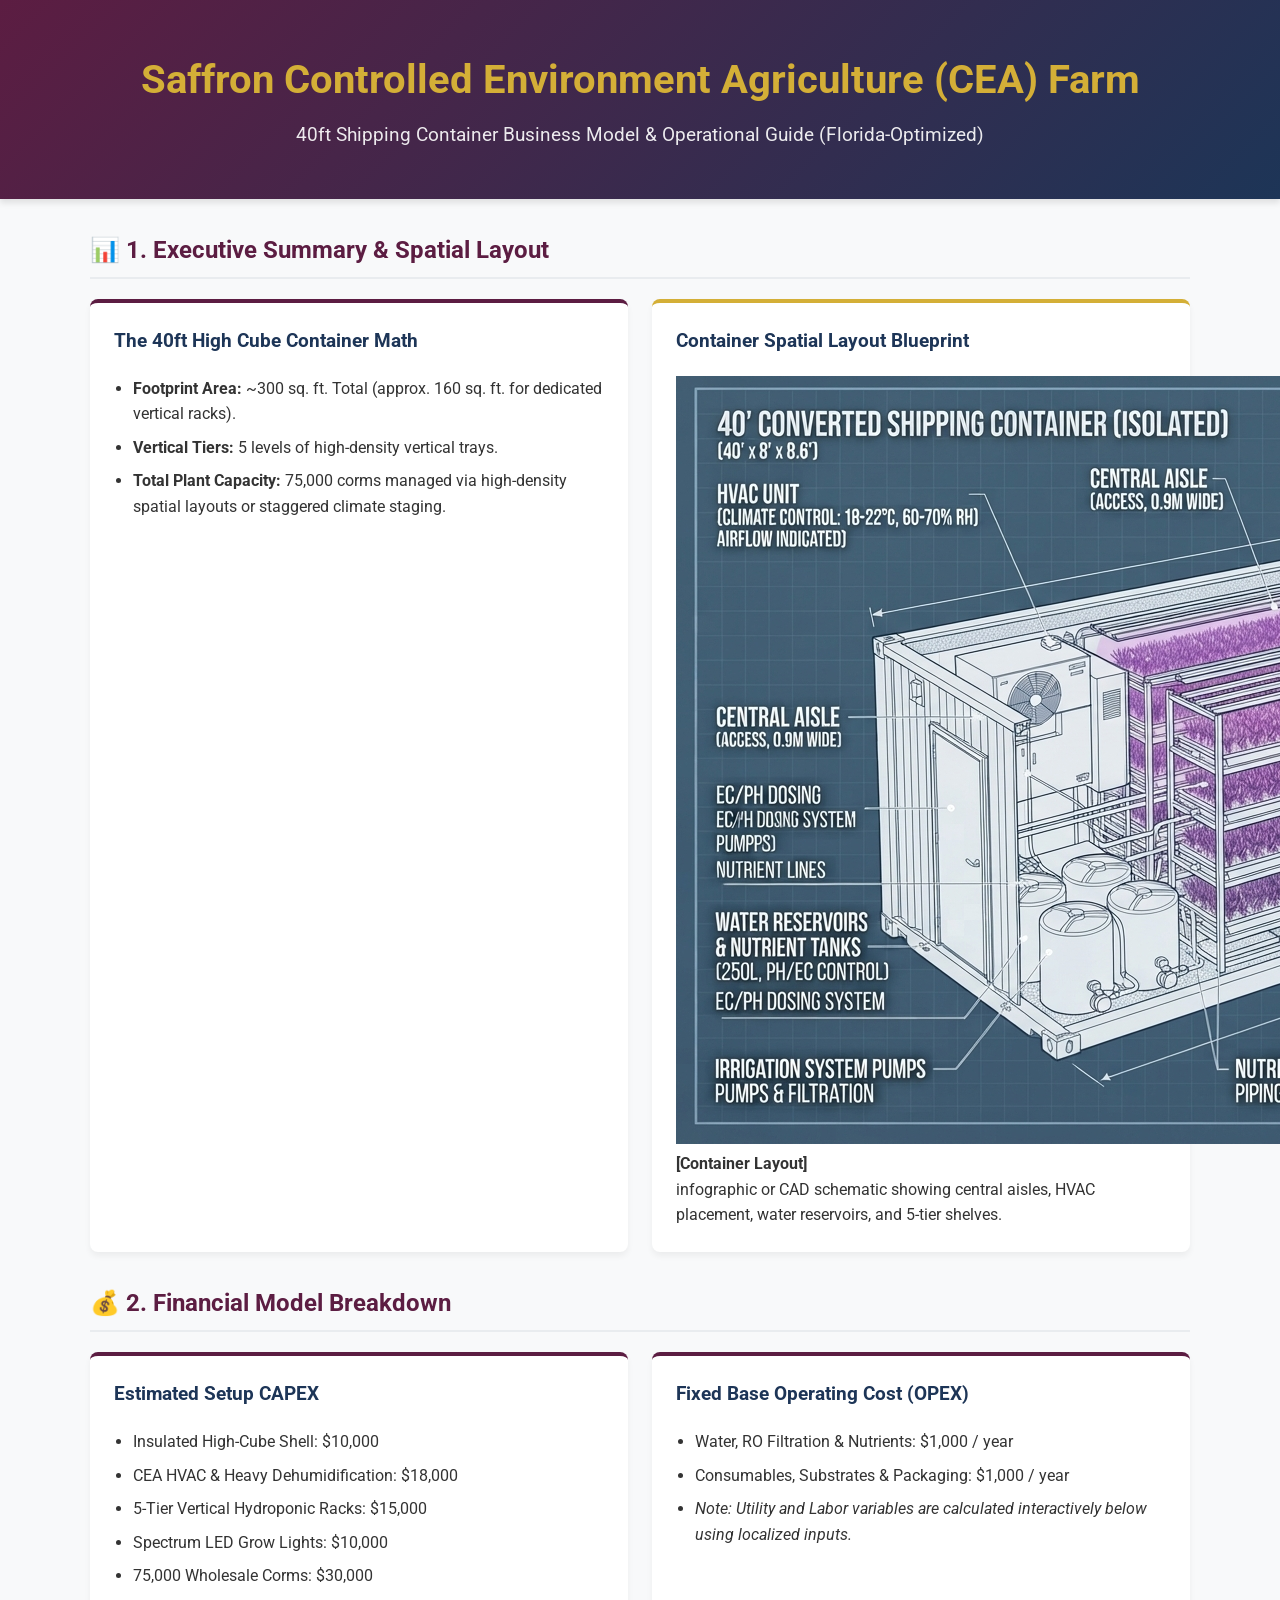
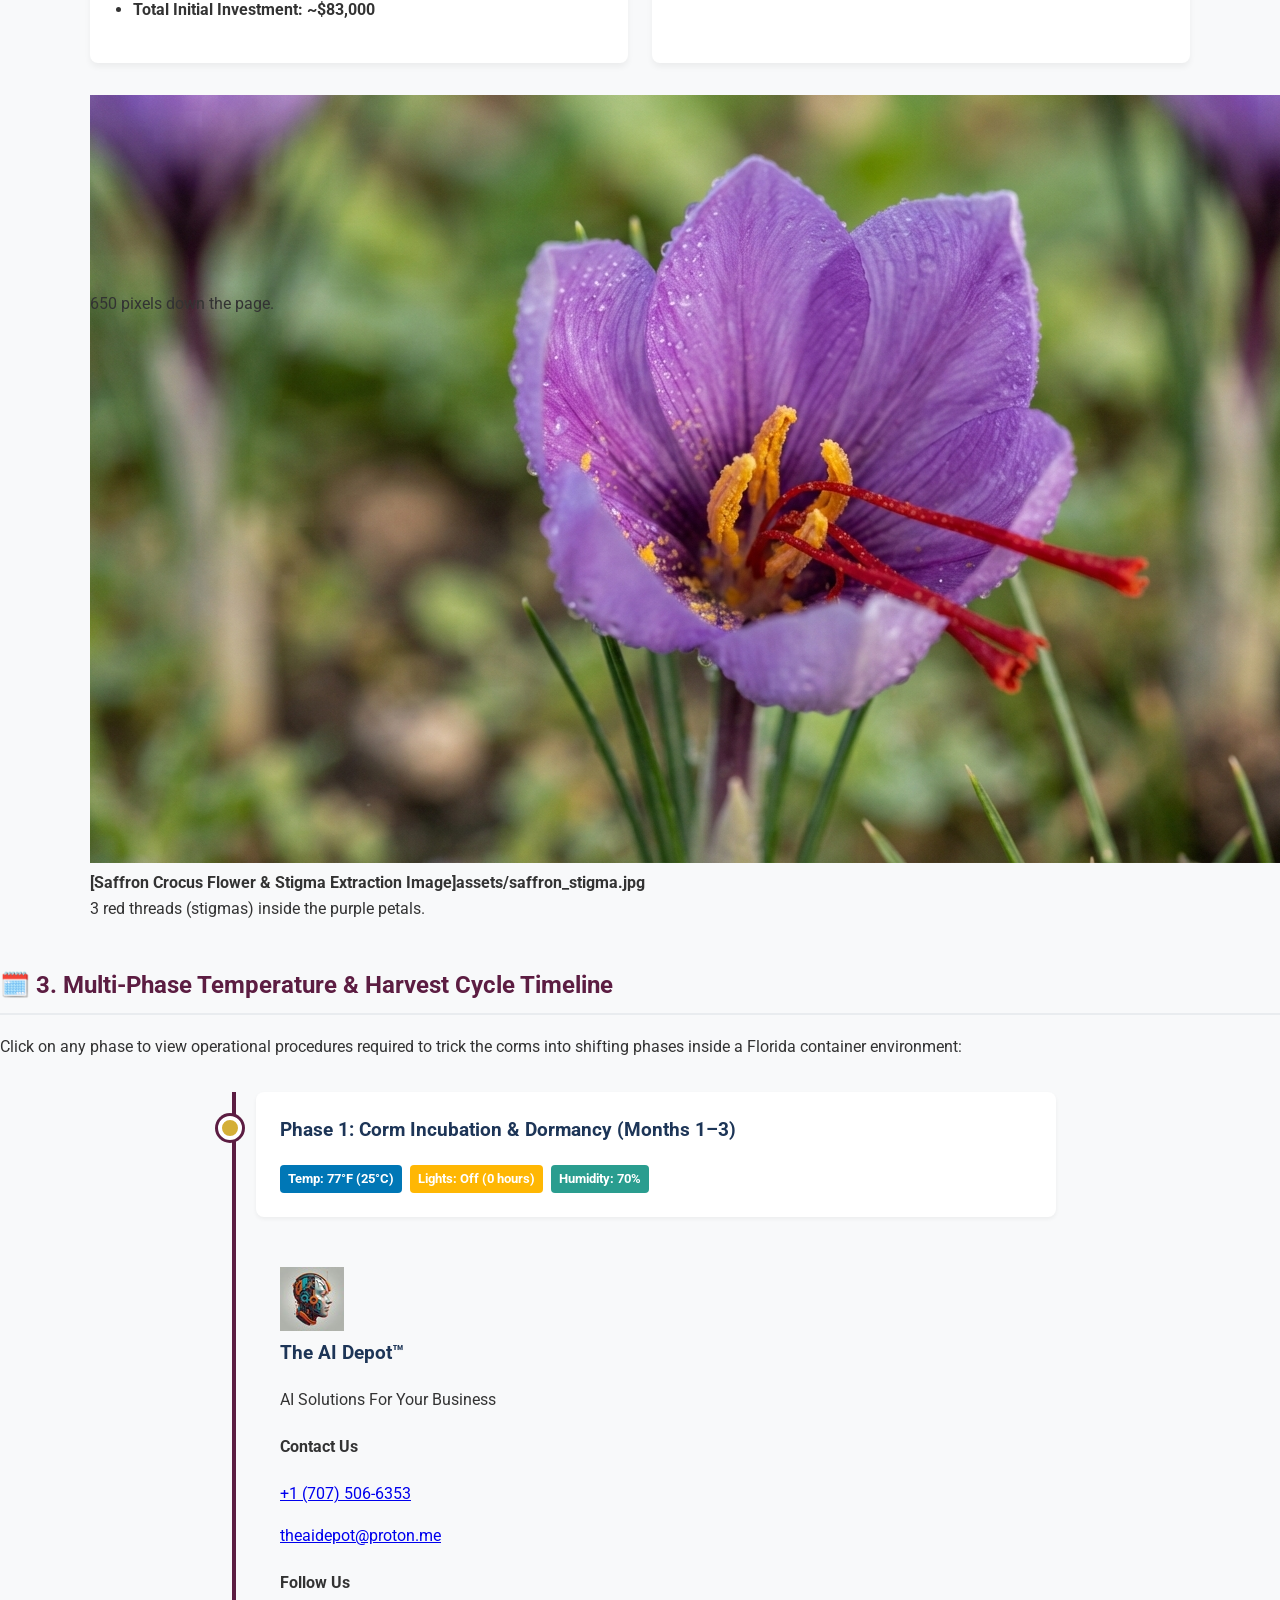
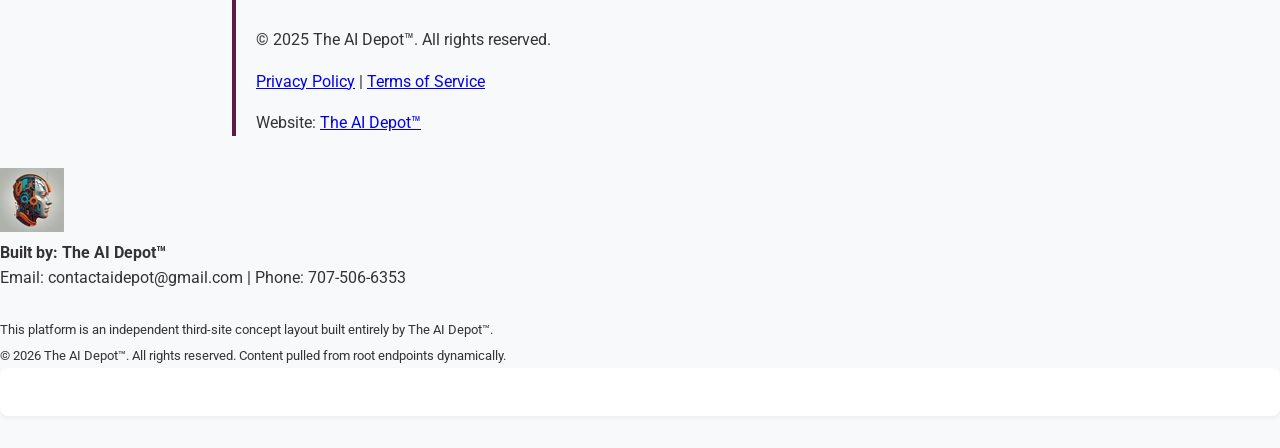
==== index.html @ 605f27fe "Update footer links to point to local files" ====
<!DOCTYPE html>
<html lang="en">
<head>
    <meta charset="UTF-8">
    <meta name="viewport" content="width=device-width, initial-scale=1.0">
     <link rel="icon" href="https://raw.githubusercontent.com/TheAIDepot/blueprint/main/public/images/taid_logo.jpg" type="image/jpeg">
    <title>Saffron Container Farm: Business Model & Operational Guide</title>
    <link rel="icon" href="https://raw.githubusercontent.com/TheAIDepot/blueprint/main/public/images/taid_logo.jpg" type="image/jpeg">
<link rel="preconnect" href="https://fonts.googleapis.com">
<link rel="preconnect" href="https://gstatic.com" crossorigin>
<link href="https://fonts.googleapis.com/css2?family=Roboto:wght@300;400;500;700;900&display=swap" rel="stylesheet">
<link rel="stylesheet" href="styles.css">
<meta name="viewport" content="width=device-width, initial-scale=1.0">
    <style>
        :root {
            --primary: #5c1d42;
            --secondary: #d4af37;
            --accent: #e63946;
            --dark: #1d3557;
            --light: #f8f9fa;
            --gray: #e9ecef;
        }

        body {
            font-family: -apple-system, BlinkMacSystemFont, "Segoe UI", Roboto, sans-serif;
            line-height: 1.6;
            color: #333;
            background-color: var(--light);
            margin: 0;
            padding: 0;
        }

        header {
            background: linear-gradient(135deg, var(--primary), var(--dark));
            color: white;
            padding: 3rem 1.5rem;
            text-align: center;
            box-shadow: 0 4px 6px rgba(0,0,0,0.1);
        }

        header h1 {
            margin: 0;
            font-size: 2.5rem;
            color: var(--secondary);
        }

        header p {
            margin: 0.5rem 0 0 0;
            font-size: 1.2rem;
            opacity: 0.9;
        }

        .container {
            max-width: 1100px;
            margin: 2rem auto;
            padding: 0 1.5rem;
        }

        .grid {
            display: grid;
            grid-template-columns: repeat(auto-fit, minmax(300px, 1fr));
            gap: 1.5rem;
            margin-bottom: 2rem;
        }

        .card {
            background: white;
            border-radius: 8px;
            padding: 1.5rem;
            box-shadow: 0 4px 6px rgba(0,0,0,0.05);
            border-top: 4px solid var(--primary);
        }

        .card.accent {
            border-top-color: var(--secondary);
        }

        h2 {
            color: var(--primary);
            border-bottom: 2px solid var(--gray);
            padding-bottom: 0.5rem;
            margin-top: 2rem;
        }

        h3 {
            color: var(--dark);
            margin-top: 0;
        }

        ul {
            padding-left: 1.2rem;
        }

        li {
            margin-bottom: 0.5rem;
        }

        .image-placeholder {
            background-color: var(--gray);
            border: 2px dashed #ccc;
            border-radius: 6px;
            height: 250px;
            display: flex;
            align-items: center;
            justify-content: center;
            color: #666;
            text-align: center;
            margin: 1rem 0;
            font-size: 0.9rem;
            padding: 1rem;
        }

        .timeline {
            position: relative;
            max-width: 800px;
            margin: 2rem auto;
            padding-left: 2rem;
        }

        .timeline-item {
            position: relative;
            margin-bottom: 2rem;
            background: white;
            padding: 1.5rem;
            border-radius: 8px;
            box-shadow: 0 2px 4px rgba(0,0,0,0.05);
            cursor: pointer;
            transition: transform 0.2s, box-shadow 0.2s;
        }

        .timeline-item:hover {
            transform: translateX(5px);
            box-shadow: 0 4px 8px rgba(0,0,0,0.1);
        }

        .timeline-item::before {
            content: '';
            position: absolute;
            left: -2.4rem;
            top: 1.5rem;
            width: 16px;
            height: 16px;
            border-radius: 50%;
            background: var(--secondary);
            border: 4px solid white;
            box-shadow: 0 0 0 3px var(--primary);
            z-index: 2;
        }

        .timeline::before {
            content: '';
            position: absolute;
            left: 0.5rem;
            top: 0;
            bottom: 0;
            width: 4px;
            background: var(--primary);
            z-index: 1;
        }

        .badge {
            display: inline-block;
            padding: 0.25rem 0.5rem;
            font-size: 0.8rem;
            font-weight: bold;
            border-radius: 4px;
            color: white;
            margin-right: 0.25rem;
        }

        .badge-temp { background-color: #0077b6; }
        .badge-light { background-color: #ffb703; }
        .badge-humidity { background-color: #2a9d8f; }

        /* Calculator Styles */
        .calc-box {
            background: var(--dark);
            color: white;
            padding: 2rem;
            border-radius: 8px;
            margin-top: 2rem;
        }
        
        .calc-box h2, .calc-box h3 {
            color: var(--secondary);
        }

        .calc-section {
            border-bottom: 1px solid rgba(255,255,255,0.1);
            padding-bottom: 1rem;
            margin-bottom: 1.5rem;
        }

        .form-group {
            margin-bottom: 1rem;
        }

        .form-group label {
            display: block;
            margin-bottom: 0.5rem;
            font-weight: bold;
            font-size: 0.95rem;
        }

        .form-group input, .form-group select {
            width: 100%;
            padding: 0.75rem;
            border-radius: 4px;
            border: none;
            box-sizing: border-box;
            font-size: 1rem;
        }

        .btn {
            background-color: var(--secondary);
            color: var(--dark);
            padding: 1rem 1.5rem;
            border: none;
            border-radius: 4px;
            font-size: 1.1rem;
            font-weight: bold;
            cursor: pointer;
            width: 100%;
            transition: background-color 0.2s;
            margin-top: 1rem;
        }

        .btn:hover {
            background-color: #e5c158;
        }

        .results {
            margin-top: 1.5rem;
            background: rgba(255,255,255,0.08);
            padding: 1.5rem;
            border-radius: 6px;
            border: 1px solid rgba(255,255,255,0.15);
        }

        .result-line {
            display: flex;
            justify-content: space-between;
            margin-bottom: 0.5rem;
            font-size: 1.1rem;
        }
    </style>
</head>
<body>

    <header>
        <h1>Saffron Controlled Environment Agriculture (CEA) Farm</h1>
        <p>40ft Shipping Container Business Model & Operational Guide (Florida-Optimized)</p>
    </header>

    <div class="container">
        
        <h2>📊 1. Executive Summary & Spatial Layout</h2>
        <div class="grid">
            <div class="card">
                <h3>The 40ft High Cube Container Math</h3>
                <ul>
                    <li><strong>Footprint Area:</strong> ~300 sq. ft. Total (approx. 160 sq. ft. for dedicated vertical racks).</li>
                    <li><strong>Vertical Tiers:</strong> 5 levels of high-density vertical trays.</li>
                    <li><strong>Total Plant Capacity:</strong> 75,000 corms managed via high-density spatial layouts or staggered climate staging.</li>
                </ul>
            </div>
            <div class="card accent">
                <h3>Container Spatial Layout Blueprint</h3>
                <div class="image-container"> 
                    <img src="assets/saffron_container_xray.jpg" alt="main image" style="" id="img-layout">
                    <div>
                        <strong>[Container Layout]</strong><br>
                        infographic or CAD schematic showing central aisles, HVAC placement, water reservoirs, and 5-tier shelves.
                    </div>
                </div>
            </div>
        </div>

        <h2>💰 2. Financial Model Breakdown</h2>
        <div class="grid">
            <div class="card">
                <h3>Estimated Setup CAPEX</h3>
                <ul>
                    <li>Insulated High-Cube Shell: $10,000</li>
                    <li>CEA HVAC & Heavy Dehumidification: $18,000</li>
                    <li>5-Tier Vertical Hydroponic Racks: $15,000</li>
                    <li>Spectrum LED Grow Lights: $10,000</li>
                    <li>75,000 Wholesale Corms: $30,000</li>
                    <li><strong>Total Initial Investment: ~$83,000</strong></li>
                </ul>
            </div>
            <div class="card">
                <h3>Fixed Base Operating Cost (OPEX)</h3>
                <ul>
                    <li>Water, RO Filtration & Nutrients: $1,000 / year</li>
                    <li>Consumables, Substrates & Packaging: $1,000 / year</li>
                    <li><em>Note: Utility and Labor variables are calculated interactively below using localized inputs.</em></li>
                </ul>
            </div>
        </div>

        <div class="image-container" style="height: 180px;">
            <img src="assets/saffron_stigma.jpg" alt="main image" style="" id="img-layout">
            <div>
                <strong>[Saffron Crocus Flower & Stigma Extraction Image]assets/saffron_stigma.jpg</strong><br>
                3 red threads (stigmas) inside the purple petals.
            </div>                 
        </div>       
  <p>650 pixels down the page.</p>
</div>
 <div style="margin-top: 650px;">

        <h2>🗓️ 3. Multi-Phase Temperature & Harvest Cycle Timeline</h2>
        <p>Click on any phase to view operational procedures required to trick the corms into shifting phases inside a Florida container environment:</p>
        
        <div class="timeline">
            <div class="timeline-item" onclick="showPhaseDetails(1)">
                <h3>Phase 1: Corm Incubation & Dormancy (Months 1–3)</h3>
                <span class="badge badge-temp">Temp: 77°F (25°C)</span>
                <span class="badge badge-light">Lights: Off (0 hours)</span>
                <span class="badge badge-humidity">Humidity: 70%</span>
                <p id="details-1" style="margin-top:0.5rem; display:none; color:#555;">
                    Mimics Mediterranean summer. Corms are stored dry in dark racks. Internal flower buds begin differentiating. High dehumidification is key to prevent mold in Florida's muggy weather.
                </p>
            </div>
            <footer>
                <footer style="margin-top: 50px;">
        <div class="container">
            <div class="footer-content">
                <div class="footer-logo">
                    <img src="assets/favicon.png" alt="The AI Depot Logo">
                    <h3>The AI Depot™</h3>
                    <p>AI Solutions For Your Business</p>
                </div>
                
                <div class="footer-contact">
                    <h4>Contact Us</h4>
                    <p><i class="fas fa-phone"></i> <a href="tel:+17075066353">+1 (707) 506-6353</a></p>
                    <p><i class="fas fa-envelope"></i> <a href="mailto:theaidepot@proton.me">theaidepot@proton.me</a></p>
                </div>
                
                <div class="footer-social">
                    <h4>Follow Us</h4>
                    <div class="social-icons">
                        <a href="https://www.youtube.com/@TheAIDepotChannel" target="_blank"><i class="fab fa-youtube"></i></a>
                        <a href="https://x.com/TheAIDepot_3690" target="_blank"><i class="fab fa-twitter"></i></a>
                        <a href="https://www.linkedin.com/in/the-ai-depot-241109360/" target="_blank"><i class="fab fa-linkedin"></i></a>
                        <a href="https://www.tiktok.com/@theaidepot8" target="_blank"><i class="fab fa-tiktok"></i></a>
                        <a href="https://www.facebook.com/profile.php?id=61576271914774" target="_blank"><i class="fab fa-facebook"></i></a>
                        <a href="https://www.instagram.com/" target="_blank"><i class="fab fa-instagram"></i></a>
                    </div>
                </div>
            </div>
            </footer>
            
            <div class="footer-bottom">
                <p>&copy; 2025 The AI Depot™. All rights reserved.</p>
                <p><a href="/privacy.txt">Privacy Policy</a> | <a href="/terms.txt">Terms of Service</a></p>
                <p>Website: <a href="https://theaidepot.github.io/theaidepot/taid/" target="https://theaidepot.github.io/theaidepot/taid/">The AI Depot™</a></p>
            </div>
        </div>
    </footer>
 <script src="script.js"></script>
    </body>
</html>
   <footer>
        <img src="assets/favicon.png" alt="The AI Depot™ Logo" class="footer-logo"><br>
        <strong>Built by: The AI Depot™</strong><br>
        Email: contactaidepot@gmail.com | Phone: 707-506-6353<br><br>
        <small>        
            This platform is an independent third-site concept layout built entirely by The AI Depot™.<br>
            &copy; 2026 The AI Depot™. All rights reserved. Content pulled from root endpoints dynamically.
        </small>
    </footer>
            <div class="timeline-item" onclick="showPhaseDetails(2)">
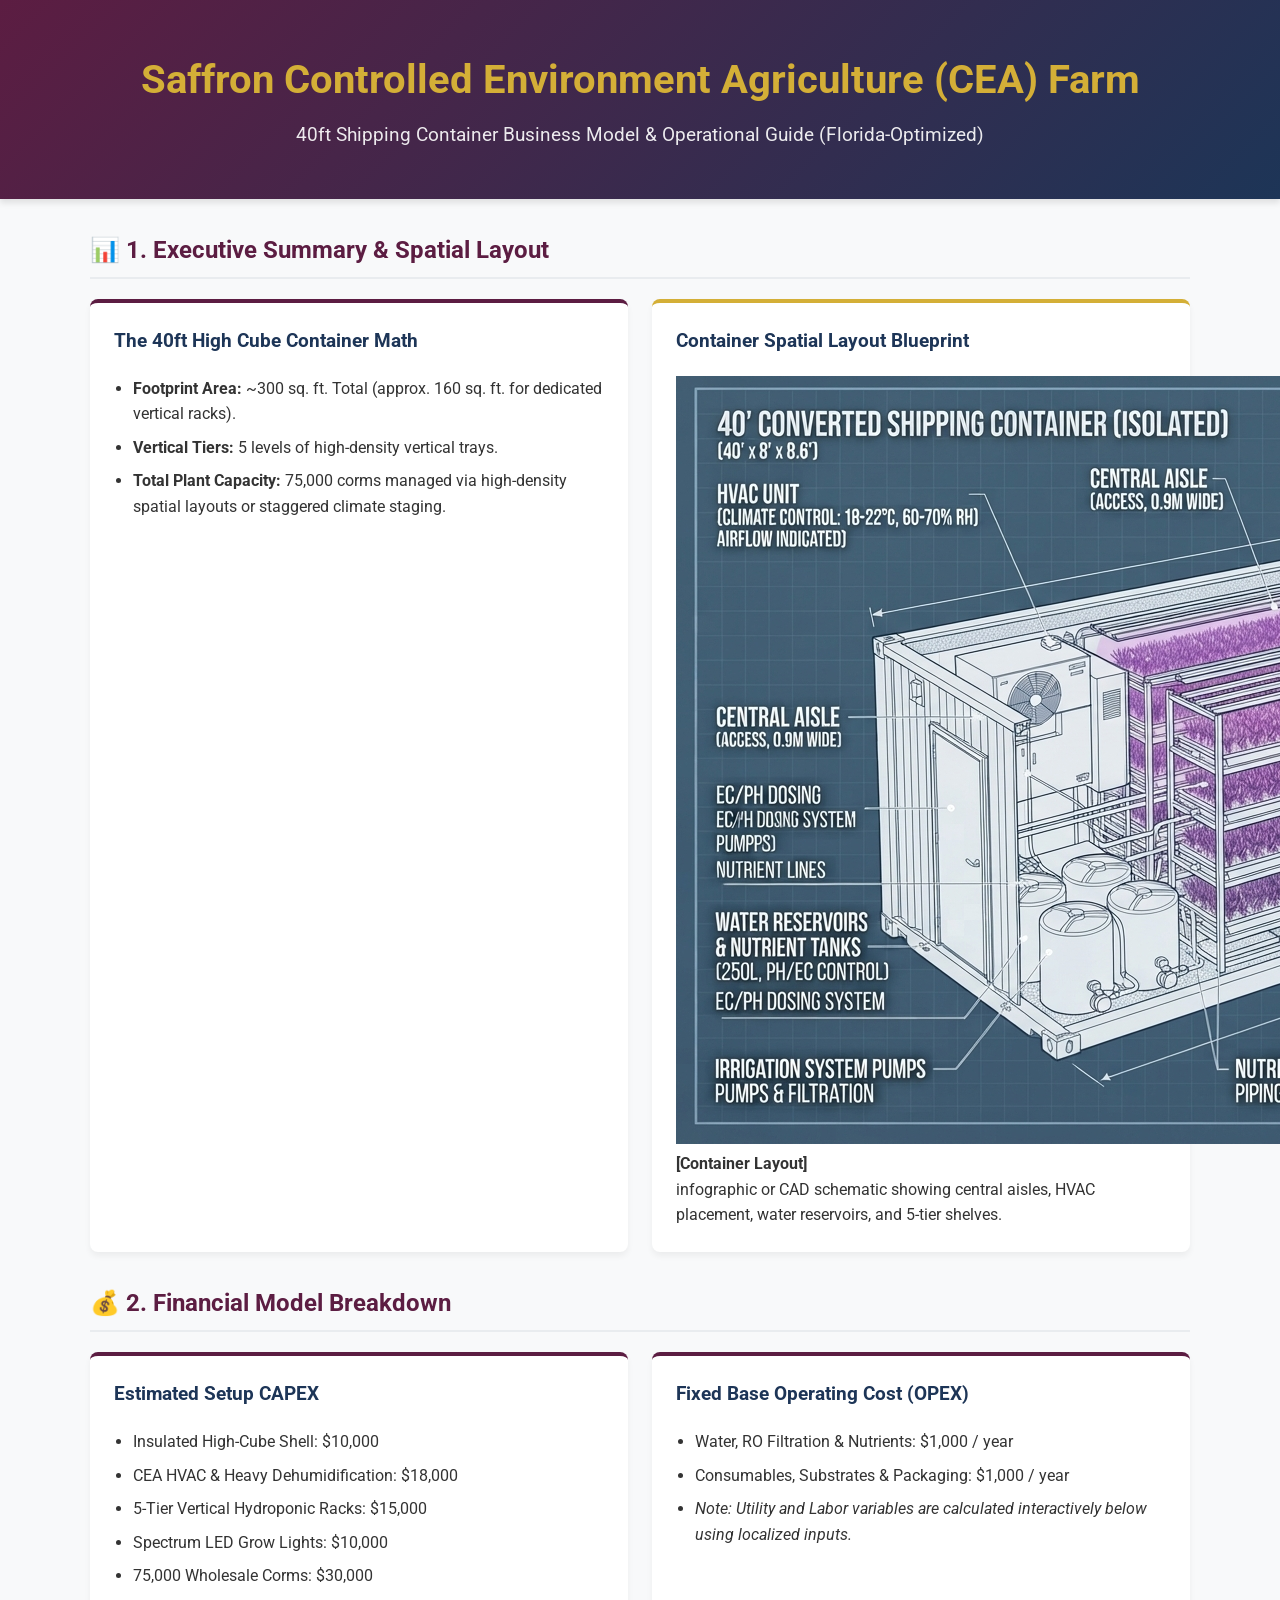
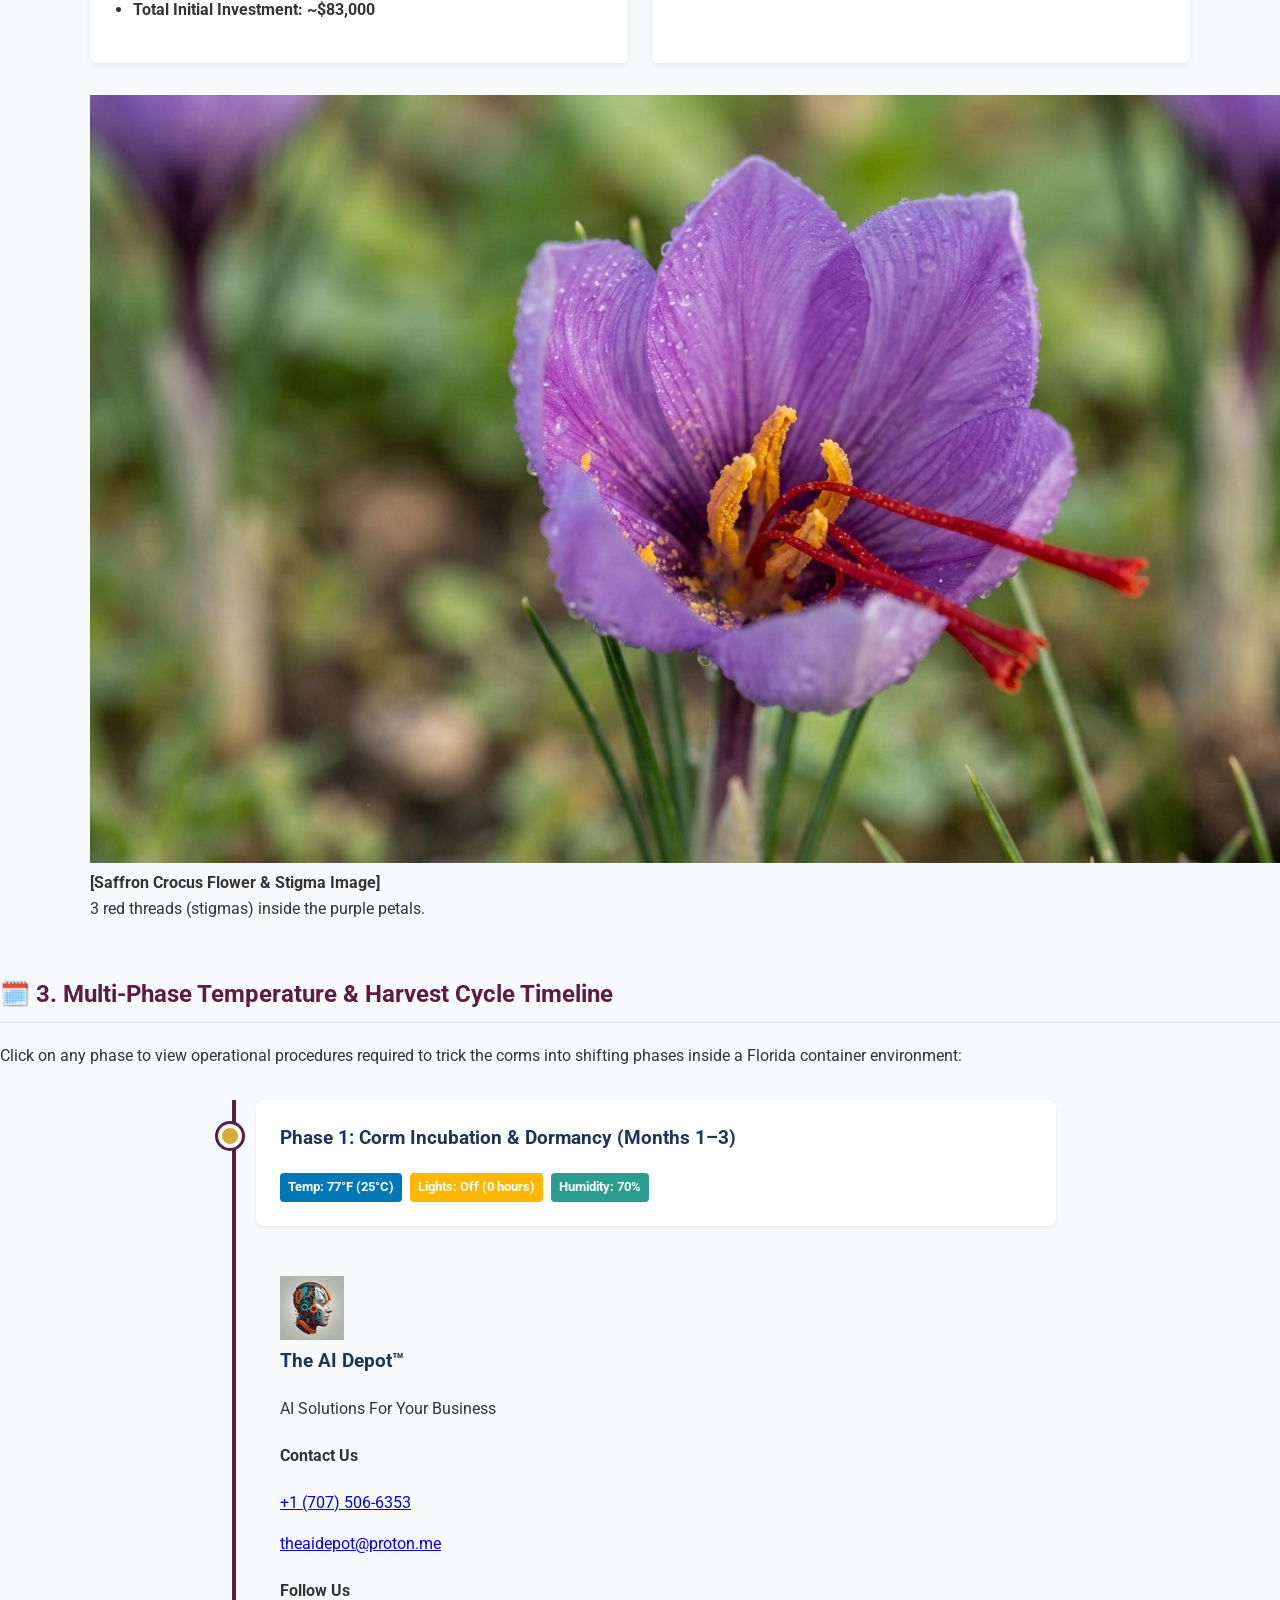
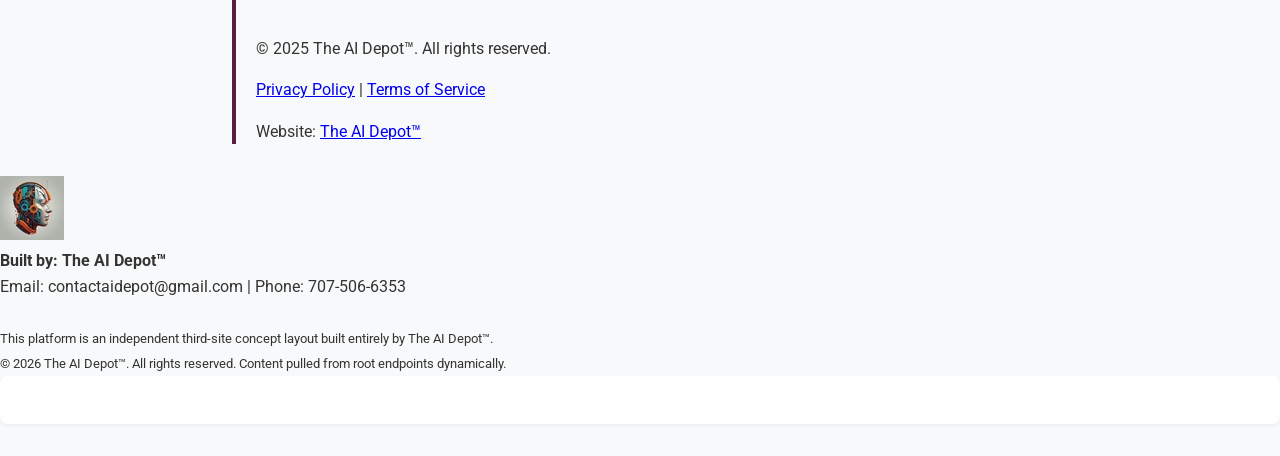
==== commit a2a7677c: "Revise image caption and margin styling Updated image description and adjusted margin top." ====
--- a/index.html
+++ b/index.html
@@ -302,13 +302,12 @@
         <div class="image-container" style="height: 180px;">
             <img src="assets/saffron_stigma.jpg" alt="main image" style="" id="img-layout">
             <div>
-                <strong>[Saffron Crocus Flower & Stigma Extraction Image]assets/saffron_stigma.jpg</strong><br>
+                <strong>[Saffron Crocus Flower & Stigma Image]</strong><br>
                 3 red threads (stigmas) inside the purple petals.
             </div>                 
-        </div>       
-  <p>650 pixels down the page.</p>
+        </div>        
 </div>
- <div style="margin-top: 650px;">
+ <div style="margin-top: 700px;">
 
         <h2>🗓️ 3. Multi-Phase Temperature & Harvest Cycle Timeline</h2>
         <p>Click on any phase to view operational procedures required to trick the corms into shifting phases inside a Florida container environment:</p>
